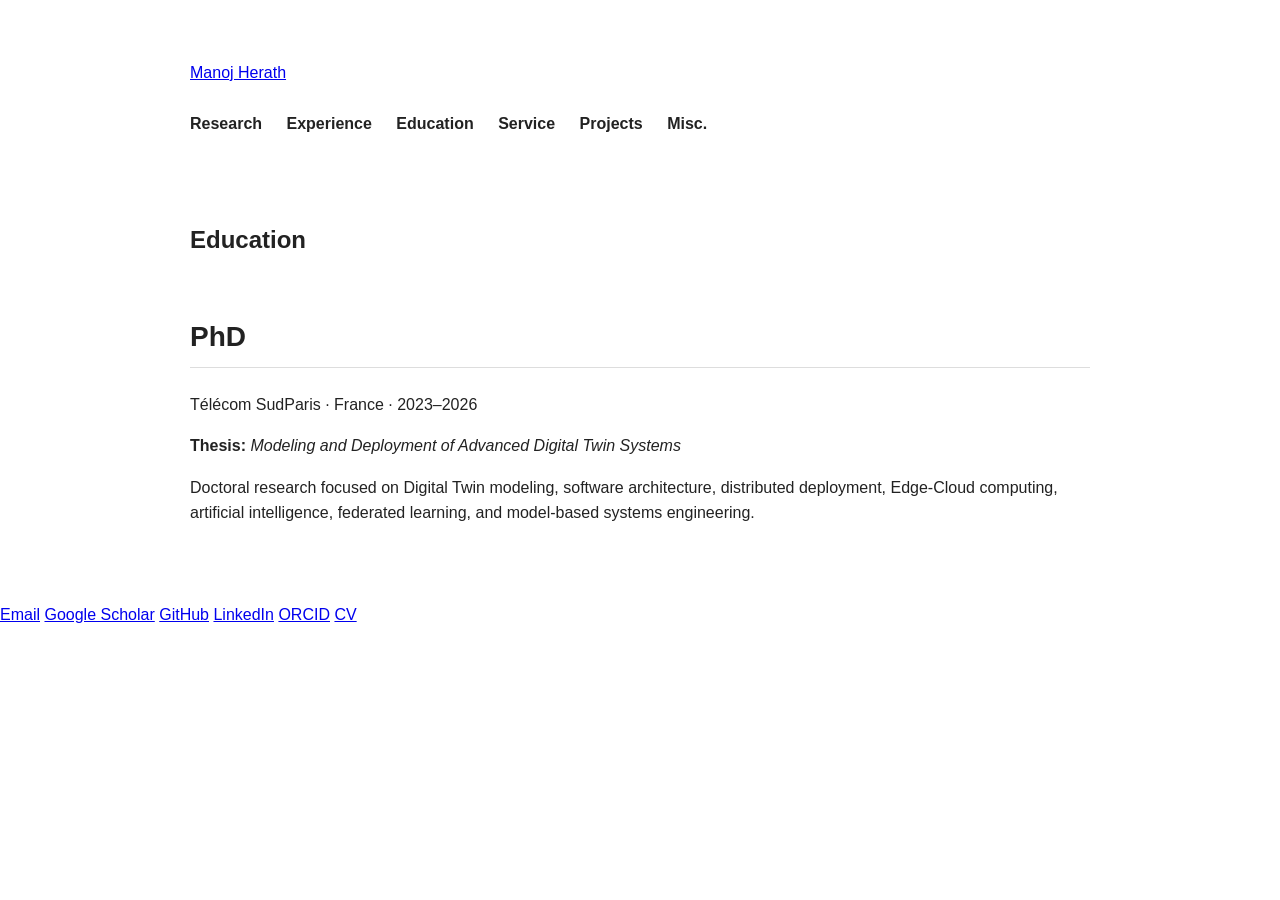
==== education.html @ 73d511c9 "Add education.html with education details" ====
<!DOCTYPE html>
<html lang="en">
<head>
  <meta charset="UTF-8">
  <meta name="viewport" content="width=device-width, initial-scale=1.0">
  <title>Education | Manoj Herath</title>
  <link rel="stylesheet" href="style.css">
</head>

<body>

  <div class="page">

    <header class="topbar">
      <a class="brand" href="index.html">Manoj Herath</a>

      <nav>
        <a href="research.html">Research</a>
        <a href="experience.html">Experience</a>
        <a href="education.html">Education</a>
        <a href="service.html">Service</a>
        <a href="projects.html">Projects</a>
        <a href="misc.html">Misc.</a>
      </nav>
    </header>

    <main>

      <section>
        <h1>Education</h1>
      </section>

      <section>

        <div class="entry">
          <h2>PhD</h2>

          <p class="meta">
            Télécom SudParis · France · 2023–2026
          </p>

          <p>
            <strong>Thesis:</strong>
            <em>Modeling and Deployment of Advanced Digital Twin Systems</em>
          </p>

          <p>
            Doctoral research focused on Digital Twin modeling, software
            architecture, distributed deployment, Edge-Cloud computing,
            artificial intelligence, federated learning, and model-based
            systems engineering.
          </p>
        </div>

      </section>

    </main>

    <footer>
      <a href="#">Email</a>
      <a href="#">Google Scholar</a>
      <a href="https://github.com/manojherath">GitHub</a>
      <a href="#">LinkedIn</a>
      <a href="#">ORCID</a>
      <a href="#">CV</a>
    </footer>

  </div>

</body>
</html>
---- style.css ----
body {
  margin: 0;
  font-family: Arial, Helvetica, sans-serif;
  line-height: 1.6;
  color: #222;
  background: #ffffff;
}

header {
  max-width: 900px;
  margin: 0 auto;
  padding: 60px 20px 30px;
}

header h1 {
  font-size: 42px;
  margin-bottom: 5px;
}

header p {
  color: #666;
  margin-top: 0;
}

nav {
  margin-top: 25px;
}

nav a {
  margin-right: 20px;
  text-decoration: none;
  color: #222;
  font-weight: 600;
}

nav a:hover {
  text-decoration: underline;
}

main {
  max-width: 900px;
  margin: 0 auto;
  padding: 0 20px 60px;
}

section {
  margin-top: 55px;
}

h2 {
  font-size: 28px;
  border-bottom: 1px solid #ddd;
  padding-bottom: 8px;
}

ul {
  padding-left: 20px;
}

@media (max-width: 600px) {
  header h1 {
    font-size: 34px;
  }

  nav a {
    display: inline-block;
    margin-bottom: 10px;
  }
}
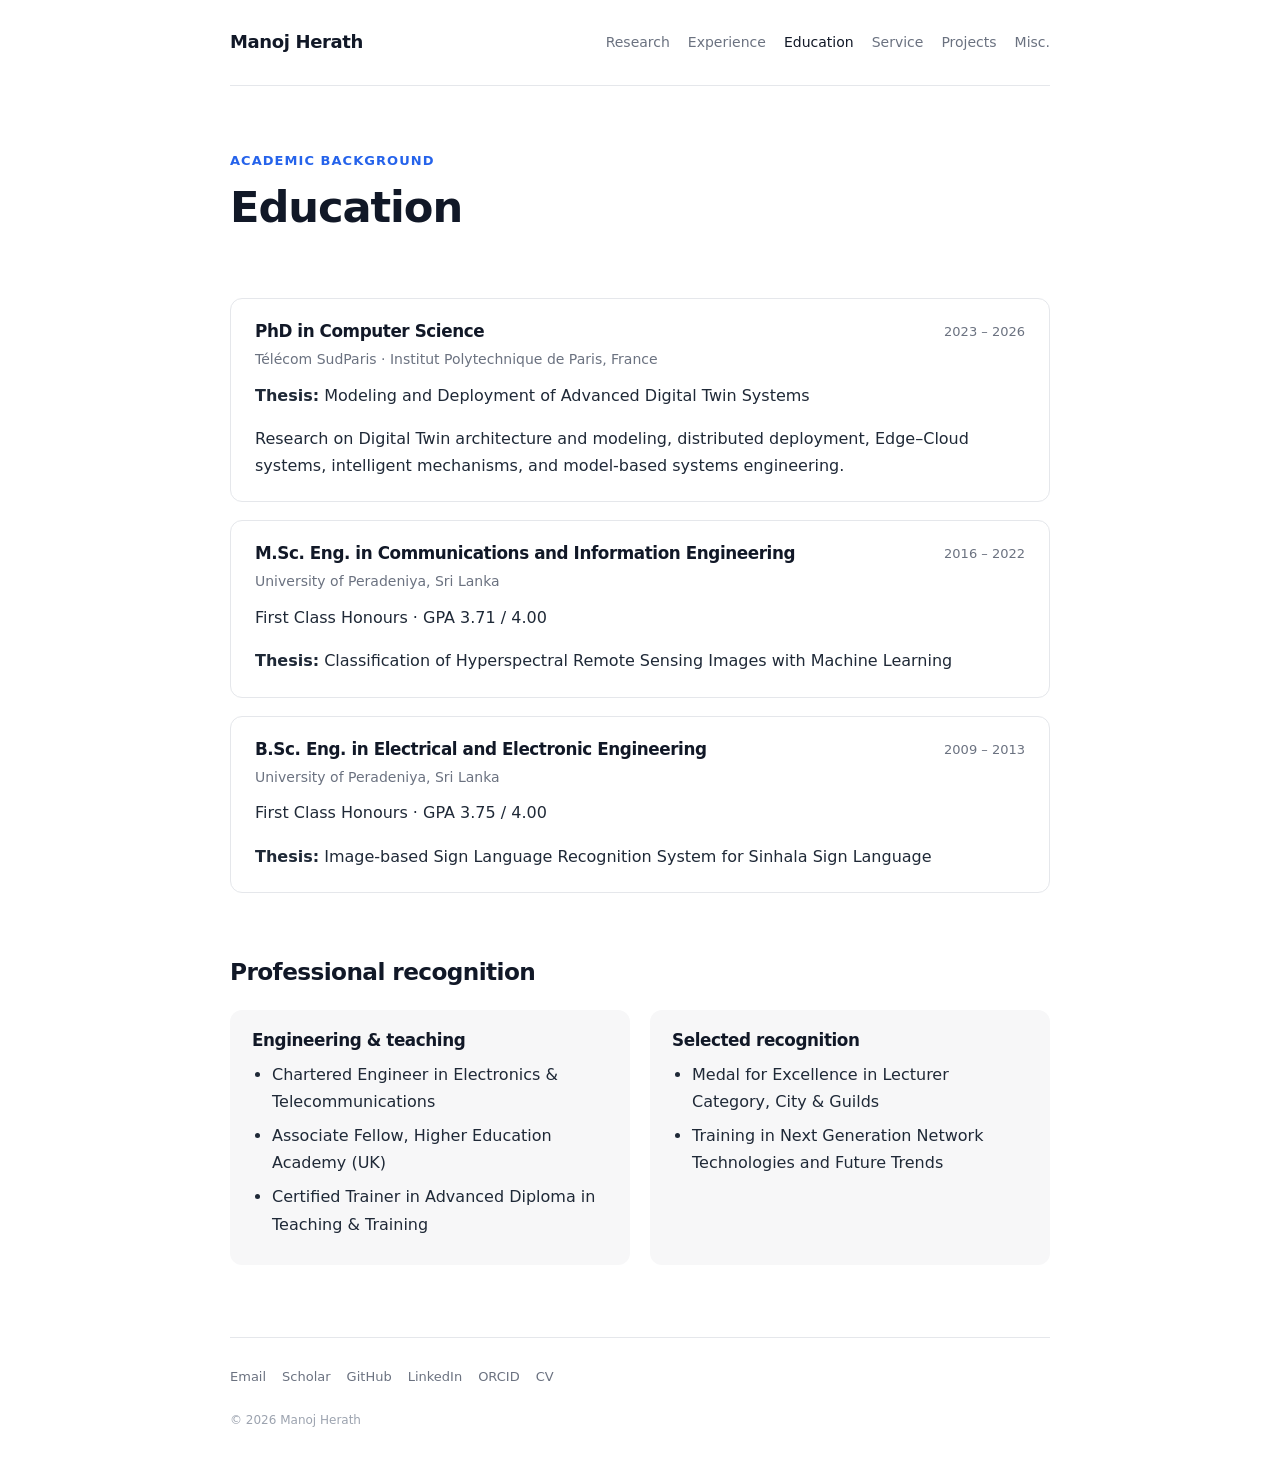
==== commit 6d1006cb: "update all files" ====
--- a/education.html
+++ b/education.html
@@ -1,71 +1,106 @@
-<!DOCTYPE html>
+<!doctype html>
 <html lang="en">
 <head>
-  <meta charset="UTF-8">
-  <meta name="viewport" content="width=device-width, initial-scale=1.0">
+  <meta charset="UTF-8" />
+  <meta name="viewport" content="width=device-width, initial-scale=1.0" />
+  <meta name="description" content="Education — Manoj Herath, Postdoctoral Researcher at Orange Innovation." />
   <title>Education | Manoj Herath</title>
-  <link rel="stylesheet" href="style.css">
+  <link rel="stylesheet" href="style.css" />
 </head>
-
 <body>
-
   <div class="page">
-
     <header class="topbar">
-      <a class="brand" href="index.html">Manoj Herath</a>
-
-      <nav>
-        <a href="research.html">Research</a>
-        <a href="experience.html">Experience</a>
-        <a href="education.html">Education</a>
-        <a href="service.html">Service</a>
-        <a href="projects.html">Projects</a>
-        <a href="misc.html">Misc.</a>
-      </nav>
-    </header>
-
+  <a class="brand" href="index.html">Manoj Herath</a>
+  <nav>
+    <a href="research.html">Research</a>
+    <a href="experience.html">Experience</a>
+    <a href="education.html" aria-current="page">Education</a>
+    <a href="service.html">Service</a>
+    <a href="projects.html">Projects</a>
+    <a href="misc.html">Misc.</a>
+  </nav>
+</header>
     <main>
 
       <section>
+        <p class="eyebrow">Academic background</p>
         <h1>Education</h1>
       </section>
 
-      <section>
+      <section class="card-list">
 
-        <div class="entry">
-          <h2>PhD</h2>
+        <article class="card">
+          <div class="card-header">
+            <div>
+              <h3>PhD in Computer Science</h3>
+              <p class="meta">Télécom SudParis · Institut Polytechnique de Paris, France</p>
+            </div>
+            <span class="card-period">2023 – 2026</span>
+          </div>
+          <p><strong>Thesis:</strong> Modeling and Deployment of Advanced Digital Twin Systems</p>
+          <p>
+            Research on Digital Twin architecture and modeling, distributed deployment,
+            Edge–Cloud systems, intelligent mechanisms, and model-based systems engineering.
+          </p>
+        </article>
 
-          <p class="meta">
-            Télécom SudParis · France · 2023–2026
-          </p>
+        <article class="card">
+          <div class="card-header">
+            <div>
+              <h3>M.Sc. Eng. in Communications and Information Engineering</h3>
+              <p class="meta">University of Peradeniya, Sri Lanka</p>
+            </div>
+            <span class="card-period">2016 – 2022</span>
+          </div>
+          <p>First Class Honours · GPA 3.71 / 4.00</p>
+          <p><strong>Thesis:</strong> Classification of Hyperspectral Remote Sensing Images with Machine Learning</p>
+        </article>
 
-          <p>
-            <strong>Thesis:</strong>
-            <em>Modeling and Deployment of Advanced Digital Twin Systems</em>
-          </p>
-
-          <p>
-            Doctoral research focused on Digital Twin modeling, software
-            architecture, distributed deployment, Edge-Cloud computing,
-            artificial intelligence, federated learning, and model-based
-            systems engineering.
-          </p>
-        </div>
+        <article class="card">
+          <div class="card-header">
+            <div>
+              <h3>B.Sc. Eng. in Electrical and Electronic Engineering</h3>
+              <p class="meta">University of Peradeniya, Sri Lanka</p>
+            </div>
+            <span class="card-period">2009 – 2013</span>
+          </div>
+          <p>First Class Honours · GPA 3.75 / 4.00</p>
+          <p><strong>Thesis:</strong> Image-based Sign Language Recognition System for Sinhala Sign Language</p>
+        </article>
 
       </section>
 
+      <section>
+        <h2>Professional recognition</h2>
+        <div class="two-column">
+          <div class="info-box">
+            <h3>Engineering & teaching</h3>
+            <ul class="clean-list">
+              <li>Chartered Engineer in Electronics & Telecommunications</li>
+              <li>Associate Fellow, Higher Education Academy (UK)</li>
+              <li>Certified Trainer in Advanced Diploma in Teaching & Training</li>
+            </ul>
+          </div>
+          <div class="info-box">
+            <h3>Selected recognition</h3>
+            <ul class="clean-list">
+              <li>Medal for Excellence in Lecturer Category, City & Guilds</li>
+              <li>Training in Next Generation Network Technologies and Future Trends</li>
+            </ul>
+          </div>
+        </div>
+      </section>
+
     </main>
-
     <footer>
-      <a href="#">Email</a>
-      <a href="#">Google Scholar</a>
-      <a href="https://github.com/manojherath">GitHub</a>
-      <a href="#">LinkedIn</a>
-      <a href="#">ORCID</a>
-      <a href="#">CV</a>
-    </footer>
-
+  <a href="mailto:hcmherath@gmail.com">Email</a>
+  <a href="https://scholar.google.com/citations?user=vUGQpaoAAAAJ&amp;hl=en" target="_blank" rel="noopener noreferrer">Scholar</a>
+  <a href="https://github.com/manojherath" target="_blank" rel="noopener noreferrer">GitHub</a>
+  <a href="https://www.linkedin.com/in/manoj-herath-5857ba28/" target="_blank" rel="noopener noreferrer">LinkedIn</a>
+  <a href="https://orcid.org/0000-0001-5256-8552" target="_blank" rel="noopener noreferrer">ORCID</a>
+  <a href="CV_Manoj.pdf" target="_blank" rel="noopener noreferrer">CV</a>
+  <p class="footer-copy">© 2026 Manoj Herath</p>
+</footer>
   </div>
-
 </body>
 </html>
--- a/style.css
+++ b/style.css
@@ -1,69 +1,472 @@
+:root {
+  --bg: #ffffff;
+  --text: #1f2937;
+  --heading: #111827;
+  --muted: #6b7280;
+  --subtle: #f7f7f8;
+  --border: #e5e7eb;
+  --accent: #2563eb;
+  --accent-soft: #eff6ff;
+  --max-width: 820px;
+}
+
+* {
+  box-sizing: border-box;
+}
+
+html {
+  scroll-behavior: smooth;
+}
+
 body {
   margin: 0;
-  font-family: Arial, Helvetica, sans-serif;
-  line-height: 1.6;
-  color: #222;
-  background: #ffffff;
-}
-
-header {
-  max-width: 900px;
+  background: var(--bg);
+  color: var(--text);
+  font-family: Inter, ui-sans-serif, system-ui, -apple-system, BlinkMacSystemFont,
+    "Segoe UI", sans-serif;
+  font-size: 16px;
+  line-height: 1.7;
+  -webkit-font-smoothing: antialiased;
+}
+
+a {
+  color: inherit;
+}
+
+.page {
+  width: min(calc(100% - 40px), var(--max-width));
   margin: 0 auto;
-  padding: 60px 20px 30px;
-}
-
-header h1 {
-  font-size: 42px;
+}
+
+.topbar {
+  min-height: 86px;
+  display: flex;
+  align-items: center;
+  justify-content: space-between;
+  gap: 28px;
+  border-bottom: 1px solid var(--border);
+}
+
+.brand {
+  color: var(--heading);
+  font-size: 18px;
+  font-weight: 750;
+  letter-spacing: -0.02em;
+  text-decoration: none;
+  white-space: nowrap;
+}
+
+nav {
+  display: flex;
+  flex-wrap: wrap;
+  justify-content: flex-end;
+  gap: 18px;
+}
+
+nav a {
+  color: var(--muted);
+  font-size: 14px;
+  font-weight: 500;
+  text-decoration: none;
+  transition: color 0.15s ease;
+}
+
+nav a:hover,
+nav a[aria-current="page"] {
+  color: var(--heading);
+}
+
+main {
+  padding: 64px 0 72px;
+}
+
+section {
+  margin-bottom: 64px;
+}
+
+section:last-child {
+  margin-bottom: 0;
+}
+
+h1,
+h2,
+h3 {
+  color: var(--heading);
+  line-height: 1.25;
+  letter-spacing: -0.025em;
+}
+
+h1 {
+  margin: 0 0 12px;
+  font-size: clamp(2rem, 6vw, 2.7rem);
+  font-weight: 760;
+}
+
+h2 {
+  margin: 0 0 24px;
+  font-size: 1.45rem;
+  font-weight: 720;
+}
+
+h3 {
+  margin: 0 0 6px;
+  font-size: 1.05rem;
+  font-weight: 680;
+}
+
+p {
+  margin: 0 0 16px;
+}
+
+.lead {
+  max-width: 720px;
+  color: #374151;
+  font-size: 1.04rem;
+}
+
+.muted,
+.meta {
+  color: var(--muted);
+}
+
+.meta {
+  margin-bottom: 12px;
+  font-size: 14px;
+}
+
+.eyebrow {
+  margin-bottom: 8px;
+  color: var(--accent);
+  font-size: 13px;
+  font-weight: 700;
+  letter-spacing: 0.08em;
+  text-transform: uppercase;
+}
+
+.intro-grid {
+  display: grid;
+  grid-template-columns: 132px 1fr;
+  gap: 32px;
+  align-items: start;
+}
+
+.profile-photo {
+  width: 132px;
+  height: 132px;
+  border-radius: 50%;
+  object-fit: cover;
+  border: 1px solid var(--border);
+}
+
+.role {
+  margin: 0 0 18px;
+  color: var(--muted);
+  font-size: 16px;
+}
+
+.quick-links {
+  display: flex;
+  flex-wrap: wrap;
+  gap: 14px;
+  margin-top: 20px;
+}
+
+.quick-links a,
+.text-link {
+  color: var(--accent);
+  font-size: 14px;
+  font-weight: 600;
+  text-decoration: none;
+}
+
+.quick-links a:hover,
+.text-link:hover {
+  text-decoration: underline;
+}
+
+.tags {
+  display: flex;
+  flex-wrap: wrap;
+  gap: 8px;
+}
+
+.tag {
+  display: inline-flex;
+  align-items: center;
+  min-height: 30px;
+  padding: 5px 10px;
+  border: 1px solid var(--border);
+  border-radius: 999px;
+  background: var(--subtle);
+  color: #4b5563;
+  font-size: 13px;
+  line-height: 1.2;
+}
+
+.news-list {
+  display: grid;
+  gap: 2px;
+}
+
+.news-item {
+  display: grid;
+  grid-template-columns: 88px 1fr;
+  gap: 20px;
+  padding: 14px 0;
+  border-bottom: 1px solid #f0f1f3;
+}
+
+.news-item:last-child {
+  border-bottom: 0;
+}
+
+.news-date {
+  color: var(--muted);
+  font-size: 13px;
+  font-weight: 600;
+  white-space: nowrap;
+}
+
+.news-item p {
+  margin: 0;
+}
+
+.card-list {
+  display: grid;
+  gap: 18px;
+}
+
+.card {
+  padding: 22px 24px;
+  border: 1px solid var(--border);
+  border-radius: 12px;
+  background: #fff;
+}
+
+.card p:last-child {
+  margin-bottom: 0;
+}
+
+.card-header {
+  display: flex;
+  align-items: flex-start;
+  justify-content: space-between;
+  gap: 20px;
+  margin-bottom: 10px;
+}
+
+.card-period {
+  flex: 0 0 auto;
+  color: var(--muted);
+  font-size: 13px;
+  white-space: nowrap;
+}
+
+.card .tags {
+  margin-top: 14px;
+}
+
+.project-card {
+  position: relative;
+}
+
+.project-badge {
+  display: inline-block;
+  margin-bottom: 9px;
+  color: var(--accent);
+  font-size: 12px;
+  font-weight: 700;
+  letter-spacing: 0.06em;
+  text-transform: uppercase;
+}
+
+.publication-list {
+  display: grid;
+  gap: 26px;
+}
+
+.publication {
+  padding-bottom: 24px;
+  border-bottom: 1px solid var(--border);
+}
+
+.publication:last-child {
+  padding-bottom: 0;
+  border-bottom: 0;
+}
+
+.publication-title {
+  margin-bottom: 6px;
+  color: var(--heading);
+  font-weight: 650;
+}
+
+.publication-authors,
+.publication-venue {
+  margin-bottom: 6px;
+  color: var(--muted);
+  font-size: 14px;
+}
+
+.publication-links {
+  display: flex;
+  flex-wrap: wrap;
+  gap: 12px;
+  margin-top: 8px;
+}
+
+.publication-links a {
+  color: var(--accent);
+  font-size: 13px;
+  font-weight: 600;
+  text-decoration: none;
+}
+
+.publication-links a:hover {
+  text-decoration: underline;
+}
+
+.timeline {
+  position: relative;
+  margin-left: 5px;
+  padding-left: 24px;
+  border-left: 1px solid var(--border);
+}
+
+.timeline-item {
+  position: relative;
+  margin-bottom: 34px;
+}
+
+.timeline-item:last-child {
+  margin-bottom: 0;
+}
+
+.timeline-item::before {
+  content: "";
+  position: absolute;
+  top: 7px;
+  left: -29px;
+  width: 9px;
+  height: 9px;
+  border: 2px solid #fff;
+  border-radius: 50%;
+  background: var(--accent);
+  box-shadow: 0 0 0 1px var(--accent);
+}
+
+.timeline-period {
+  margin-bottom: 4px;
+  color: var(--muted);
+  font-size: 13px;
+  font-weight: 600;
+}
+
+.timeline-item ul {
+  margin: 10px 0 0;
+  padding-left: 20px;
+}
+
+.timeline-item li {
   margin-bottom: 5px;
 }
 
-header p {
-  color: #666;
-  margin-top: 0;
-}
-
-nav {
-  margin-top: 25px;
-}
-
-nav a {
-  margin-right: 20px;
+.two-column {
+  display: grid;
+  grid-template-columns: 1fr 1fr;
+  gap: 20px;
+}
+
+.info-box {
+  padding: 20px 22px;
+  border-radius: 12px;
+  background: var(--subtle);
+}
+
+.info-box h3 {
+  margin-bottom: 10px;
+}
+
+.clean-list {
+  margin: 0;
+  padding-left: 20px;
+}
+
+.clean-list li {
+  margin-bottom: 7px;
+}
+
+footer {
+  display: flex;
+  flex-wrap: wrap;
+  gap: 16px;
+  padding: 28px 0 42px;
+  border-top: 1px solid var(--border);
+}
+
+footer a {
+  color: var(--muted);
+  font-size: 13px;
   text-decoration: none;
-  color: #222;
-  font-weight: 600;
-}
-
-nav a:hover {
-  text-decoration: underline;
-}
-
-main {
-  max-width: 900px;
-  margin: 0 auto;
-  padding: 0 20px 60px;
-}
-
-section {
-  margin-top: 55px;
-}
-
-h2 {
-  font-size: 28px;
-  border-bottom: 1px solid #ddd;
-  padding-bottom: 8px;
-}
-
-ul {
-  padding-left: 20px;
-}
-
-@media (max-width: 600px) {
-  header h1 {
-    font-size: 34px;
-  }
-
-  nav a {
-    display: inline-block;
-    margin-bottom: 10px;
-  }
-}
+}
+
+footer a:hover {
+  color: var(--heading);
+}
+
+.footer-copy {
+  width: 100%;
+  margin: 6px 0 0;
+  color: #9ca3af;
+  font-size: 12px;
+}
+
+@media (max-width: 760px) {
+  .page {
+    width: min(calc(100% - 28px), var(--max-width));
+  }
+
+  .topbar {
+    align-items: flex-start;
+    flex-direction: column;
+    gap: 14px;
+    padding: 22px 0;
+  }
+
+  nav {
+    justify-content: flex-start;
+    gap: 12px 16px;
+  }
+
+  main {
+    padding: 46px 0 58px;
+  }
+
+  section {
+    margin-bottom: 52px;
+  }
+
+  .intro-grid {
+    grid-template-columns: 1fr;
+    gap: 22px;
+  }
+
+  .profile-photo {
+    width: 112px;
+    height: 112px;
+  }
+
+  .news-item {
+    grid-template-columns: 1fr;
+    gap: 3px;
+  }
+
+  .card-header {
+    flex-direction: column;
+    gap: 3px;
+  }
+
+  .two-column {
+    grid-template-columns: 1fr;
+  }
+}
